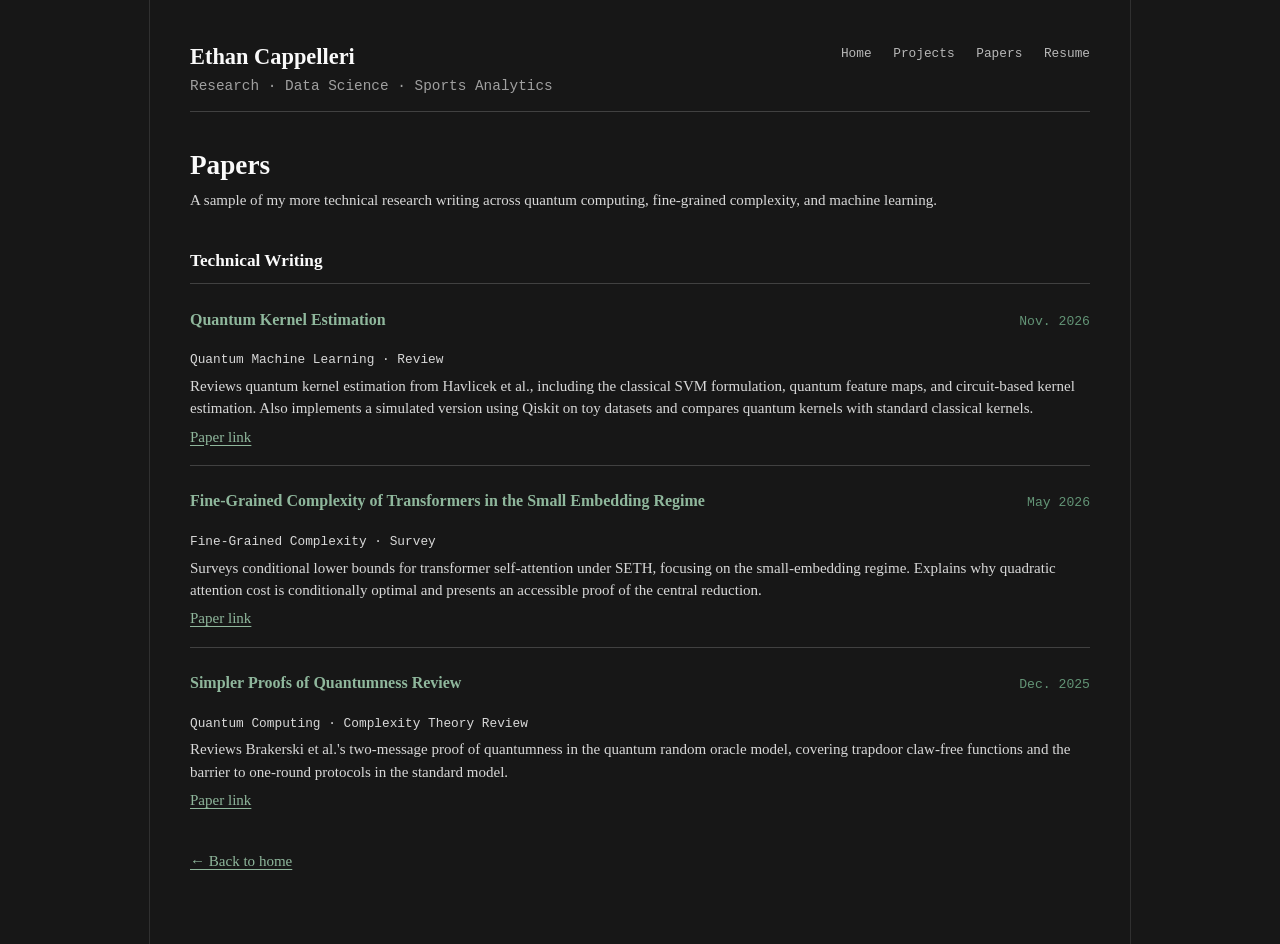
==== papers/index.html @ 64403b37 "Initial portfolio site" ====
<!DOCTYPE html>
<html lang="en">
  <head>
    <meta charset="utf-8" />
    <meta name="viewport" content="width=device-width, initial-scale=1" />
    <title>Papers | Ethan Cappelleri</title>
    <link rel="stylesheet" href="../style.css?v=20260731" />
  </head>
  <body>
    <div class="wrap">
      <header class="top">
        <div>
          <a class="name" href="../index.html">Ethan Cappelleri</a>
          <p class="role">Research · Data Science · Sports Analytics</p>
        </div>
        <nav>
          <a href="../index.html">Home</a>
          <a href="../projects/index.html">Projects</a>
          <a href="index.html">Papers</a>
          <a href="https://drive.google.com/file/d/14j_sIJBOKbME2xVmuZyUedzZVhjzOhyR/view?usp=sharing" target="_blank" rel="noreferrer">Resume</a>
        </nav>
      </header>

      <h1>Papers</h1>
      <p class="page-summary">A sample of my more technical research writing across quantum computing, fine-grained complexity, and machine learning.</p>

      <section class="section">
        <h2>Technical Writing</h2>

        <article class="entry">
          <div class="entry-heading">
            <h3>Quantum Kernel Estimation</h3>
            <p>Nov. 2026</p>
          </div>
          <p class="organization">Quantum Machine Learning · Review</p>
          <p>Reviews quantum kernel estimation from Havlicek et al., including the classical SVM formulation, quantum feature maps, and circuit-based kernel estimation. Also implements a simulated version using Qiskit on toy datasets and compares quantum kernels with standard classical kernels.</p>
          <p class="detail"><a href="https://drive.google.com/file/d/1fPT7NHiVvfwCIVHTc8S1MaHPc0-YzqWA/view?usp=sharing" target="_blank" rel="noreferrer">Paper link</a></p>
        </article>

        <article class="entry">
          <div class="entry-heading">
            <h3>Fine-Grained Complexity of Transformers in the Small Embedding Regime</h3>
            <p>May 2026</p>
          </div>
          <p class="organization">Fine-Grained Complexity · Survey</p>
          <p>Surveys conditional lower bounds for transformer self-attention under SETH, focusing on the small-embedding regime. Explains why quadratic attention cost is conditionally optimal and presents an accessible proof of the central reduction.</p>
          <p class="detail"><a href="https://drive.google.com/file/d/1w0Ufu3rSFqyKoXHzKoHtiPkermFs-V6u/view?usp=sharing" target="_blank" rel="noreferrer">Paper link</a></p>
        </article>

        <article class="entry">
          <div class="entry-heading">
            <h3>Simpler Proofs of Quantumness Review</h3>
            <p>Dec. 2025</p>
          </div>
          <p class="organization">Quantum Computing · Complexity Theory Review</p>
          <p>Reviews Brakerski et al.'s two-message proof of quantumness in the quantum random oracle model, covering trapdoor claw-free functions and the barrier to one-round protocols in the standard model.</p>
          <p class="detail"><a href="https://drive.google.com/file/d/1wLGAmaeNnU4BfXYcSalwW8cthvkSBWYK/view?usp=sharing" target="_blank" rel="noreferrer">Paper link</a></p>
        </article>
      </section>
      <p class="more-link"><a href="../index.html">← Back to home</a></p>
    </div>
  </body>
</html>
---- style.css ----
:root {
  --background: #171717;
  --surface: #222222;
  --border: #414141;
  --text: #d8d8d8;
  --muted: #a0a0a0;
  --heading: #fafafa;
  --accent: #639476;
  --accent-strong: #8fb79c;
  --mono: "SFMono-Regular", Consolas, "Liberation Mono", monospace;
}

body {
  margin: 0;
  font-family: Georgia, "Times New Roman", serif;
  line-height: 1.5;
  color: var(--text);
  background: var(--background);
}

.wrap {
  position: relative;
  max-width: 900px;
  margin: 0 auto;
  padding: 2.5rem 2.5rem 3.5rem;
  border-right: 1px solid #303030;
  border-left: 1px solid #303030;
}

.top {
  display: flex;
  justify-content: space-between;
  align-items: flex-start;
  gap: 1rem;
  margin-bottom: 2.25rem;
  padding-bottom: 0.85rem;
  border-bottom: 1px solid var(--border);
}

.name {
  font-weight: 700;
  letter-spacing: 0;
  text-decoration: none;
  color: var(--heading);
  font-size: 1.4rem;
}

.name:hover {
  color: var(--accent-strong);
}

.role {
  margin: 0.15rem 0 0;
  color: var(--muted);
  font-family: var(--mono);
  font-size: 0.9rem;
}

nav a {
  position: relative;
  margin-left: 1.1rem;
  color: #b8b8b8;
  font-family: var(--mono);
  text-decoration: none;
  font-size: 0.8rem;
}

nav a::after {
  position: absolute;
  right: 0;
  bottom: -0.35rem;
  left: 0;
  height: 1px;
  background: var(--accent-strong);
  content: "";
  transform: scaleX(0);
  transform-origin: left;
  transition: transform 160ms ease;
}

nav a:hover,
nav a:focus-visible {
  color: var(--accent-strong);
}

nav a:hover::after,
nav a:focus-visible::after {
  transform: scaleX(1);
}

h1,
h2 {
  line-height: 1.25;
  color: var(--heading);
  font-weight: 700;
}

h1 {
  font-size: 1.7rem;
  margin: 0 0 0.4rem;
}

h2 {
  font-size: 1.08rem;
  margin: 0 0 0.75rem;
  text-transform: none;
  letter-spacing: 0;
  color: var(--heading);
  font-family: Georgia, "Times New Roman", serif;
}

p,
li {
  color: var(--text);
  font-size: 0.94rem;
}

.intro {
  max-width: 690px;
  margin-bottom: 2.5rem;
}

.intro p:first-child {
  font-size: 1.04rem;
  line-height: 1.6;
  margin-top: 0;
}

.socials a,
a {
  color: var(--accent-strong);
}

.socials a {
  display: inline-block;
  margin-right: 1rem;
  text-decoration-thickness: 1px;
  text-underline-offset: 0.22em;
  transition: color 160ms ease, transform 160ms ease;
}

.socials a:hover,
.socials a:focus-visible {
  color: var(--heading);
  transform: translateY(-2px);
}

.section {
  margin-top: 2.4rem;
}

.recent-work ul {
  margin: 0;
  padding-left: 1.2rem;
}

.recent-work li {
  margin-top: 0.35rem;
}

.recent-work li::marker {
  color: var(--accent);
}

.pathways {
  display: grid;
  grid-template-columns: repeat(3, minmax(0, 1fr));
  gap: 0.75rem;
}

.pathway {
  min-height: 7.75rem;
  padding: 1rem;
  border: 1px solid var(--border);
  background: var(--surface);
  color: var(--text);
  text-decoration: none;
  transition: background-color 180ms ease, border-color 180ms ease, transform 180ms ease;
}

.pathway span,
.pathway small {
  display: block;
}

.pathway span {
  color: var(--heading);
  font-size: 1.05rem;
  font-weight: 700;
}

.pathway small {
  margin-top: 0.5rem;
  color: var(--text);
  font-family: var(--mono);
  font-size: 0.75rem;
  line-height: 1.5;
}

.pathway:hover,
.pathway:focus-visible {
  border-color: var(--accent);
  background: #2a2a2a;
  color: var(--heading);
  transform: translateY(-3px);
}

.entry,
.project {
  position: relative;
  border-top: 1px solid var(--border);
  padding: 0.9rem 0 1.05rem;
  transition: background-color 180ms ease, border-color 180ms ease, box-shadow 180ms ease, transform 180ms ease;
}

.entry::before,
.project::before {
  position: absolute;
  top: -1px;
  bottom: 0;
  left: -0.85rem;
  width: 2px;
  background: var(--accent);
  content: "";
  opacity: 0;
  transition: opacity 180ms ease;
}

.entry:hover,
.entry:focus-within,
.project:hover,
.project:focus-within {
  border-color: #5a5a5a;
  background: #242424;
  box-shadow: 0 10px 26px rgba(0, 0, 0, 0.12);
  transform: translateX(0.35rem);
}

.entry:hover::before,
.entry:focus-within::before,
.project:hover::before,
.project:focus-within::before {
  opacity: 1;
}

.entry-heading {
  display: flex;
  align-items: baseline;
  justify-content: space-between;
  gap: 1.5rem;
}

.entry h3,
.entry-heading h2 {
  margin: 0;
  color: var(--accent-strong);
  font-size: 1rem;
  font-weight: 700;
  letter-spacing: 0;
  text-transform: none;
}

.entry-heading p,
.date {
  color: var(--accent);
  font-family: var(--mono);
  font-size: 0.82rem;
  white-space: nowrap;
}

.entry > p,
.project > p {
  margin: 0.35rem 0 0;
}

.date {
  float: right;
}

.organization,
.detail,
.outcome {
  color: var(--text);
}

.organization {
  font-family: var(--mono);
  font-size: 0.8rem;
}

.page-summary {
  margin-top: 0;
  margin-bottom: 1.4rem;
}

.more-link {
  margin-top: 1.35rem;
}

a:not(.name) {
  text-decoration-thickness: 1px;
  text-underline-offset: 0.2em;
}

a:not(.name):hover,
a:not(.name):focus-visible {
  color: #f1f5ef;
}

a:focus-visible {
  outline: 2px solid var(--accent-strong);
  outline-offset: 4px;
}

footer {
  margin-top: 3rem;
  padding-top: 0.85rem;
  border-top: 1px solid var(--border);
  color: var(--muted);
  font-size: 0.95rem;
}

@media (prefers-reduced-motion: reduce) {
  *,
  *::before,
  *::after {
    scroll-behavior: auto;
    transition-duration: 0.01ms !important;
  }
}

@media (max-width: 640px) {
  .wrap {
    padding: 2rem 1.25rem 3rem;
    border: 0;
  }

  .top {
    flex-direction: column;
    margin-bottom: 2.25rem;
  }

  nav a {
    margin-left: 0;
    margin-right: 1rem;
  }

  .entry-heading {
    display: block;
  }

  .section {
    margin-top: 3rem;
  }

  .pathways {
    grid-template-columns: 1fr;
  }

  .pathway {
    min-height: auto;
  }

  .entry-heading p {
    margin: 0.25rem 0 0;
    white-space: normal;
  }

  .date {
    float: none;
    display: block;
    margin-top: 0.2rem;
  }

  .entry:hover,
  .entry:focus-within,
  .project:hover,
  .project:focus-within {
    transform: none;
  }
}
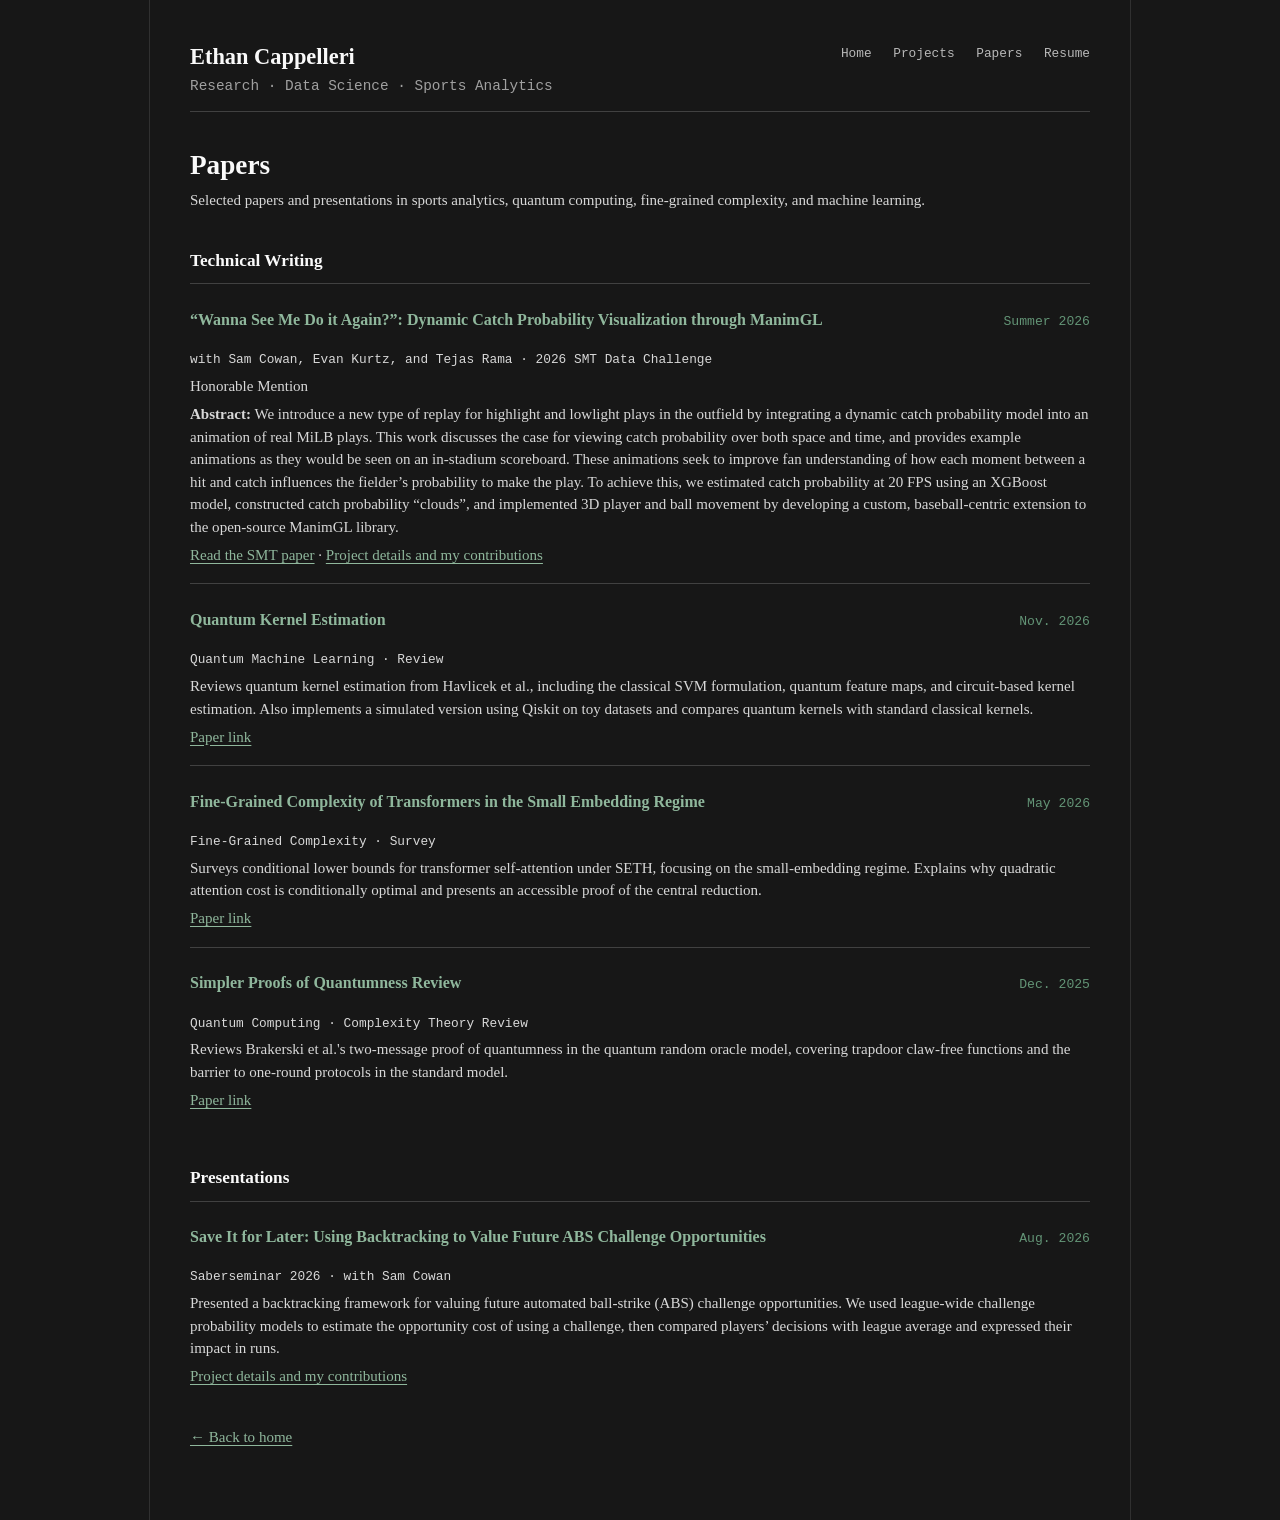
==== commit f94a59d1: "Sabersem + SMT update." ====
--- a/papers/index.html
+++ b/papers/index.html
@@ -22,10 +22,26 @@
       </header>
 
       <h1>Papers</h1>
-      <p class="page-summary">A sample of my more technical research writing across quantum computing, fine-grained complexity, and machine learning.</p>
+      <p class="page-summary">Selected papers and presentations in sports analytics, quantum computing, fine-grained complexity, and machine learning.</p>
 
       <section class="section">
         <h2>Technical Writing</h2>
+
+        <article class="entry" id="smt-data-challenge">
+          <div class="entry-heading">
+            <h3>“Wanna See Me Do it Again?”: Dynamic Catch Probability Visualization through ManimGL</h3>
+            <p>Summer 2026</p>
+          </div>
+          <p class="organization">with Sam Cowan, Evan Kurtz, and Tejas Rama · 2026 SMT Data Challenge</p>
+          <p class="outcome">Honorable Mention</p>
+          <p><strong>Abstract:</strong> We introduce a new type of replay for highlight and lowlight plays in the outfield by integrating a dynamic catch
+            probability model into an animation of real MiLB plays. This work discusses the case for viewing catch probability over both
+            space and time, and provides example animations as they would be seen on an in-stadium scoreboard. These animations seek to improve
+            fan understanding of how each moment between a hit and catch influences the fielder’s probability to make the play.
+            To achieve this, we estimated catch probability at 20 FPS using an XGBoost model, constructed catch probability “clouds”, and
+            implemented 3D player and ball movement by developing a custom, baseball-centric extension to the open-source ManimGL library.</p>
+          <p class="detail"><a href="https://drive.google.com/file/d/1j08EvXR9qI5xE1o0XBWep1kIfKR2jeYZ/view?usp=sharing" target="_blank" rel="noreferrer">Read the SMT paper</a> · <a href="../projects/index.html#smt-data-challenge">Project details and my contributions</a></p>
+        </article>
 
         <article class="entry">
           <div class="entry-heading">
@@ -57,6 +73,18 @@
           <p class="detail"><a href="https://drive.google.com/file/d/1wLGAmaeNnU4BfXYcSalwW8cthvkSBWYK/view?usp=sharing" target="_blank" rel="noreferrer">Paper link</a></p>
         </article>
       </section>
+      <section class="section">
+        <h2>Presentations</h2>
+        <article class="entry" id="abs-challenges">
+          <div class="entry-heading">
+            <h3>Save It for Later: Using Backtracking to Value Future ABS Challenge Opportunities</h3>
+            <p>Aug. 2026</p>
+          </div>
+          <p class="organization">Saberseminar 2026 · with Sam Cowan</p>
+          <p>Presented a backtracking framework for valuing future automated ball-strike (ABS) challenge opportunities. We used league-wide challenge probability models to estimate the opportunity cost of using a challenge, then compared players’ decisions with league average and expressed their impact in runs.</p>
+          <p class="detail"><a href="../projects/index.html#abs-challenges">Project details and my contributions</a></p>
+        </article>
+      </section>
       <p class="more-link"><a href="../index.html">← Back to home</a></p>
     </div>
   </body>
--- a/style.css
+++ b/style.css
@@ -120,10 +120,12 @@
   margin-bottom: 2.5rem;
 }
 
-.intro p:first-child {
-  font-size: 1.04rem;
-  line-height: 1.6;
-  margin-top: 0;
+.intro p {
+  margin: 0 0 0.85rem;
+}
+
+.intro .socials {
+  margin: 1rem 0 0;
 }
 
 .socials a,
